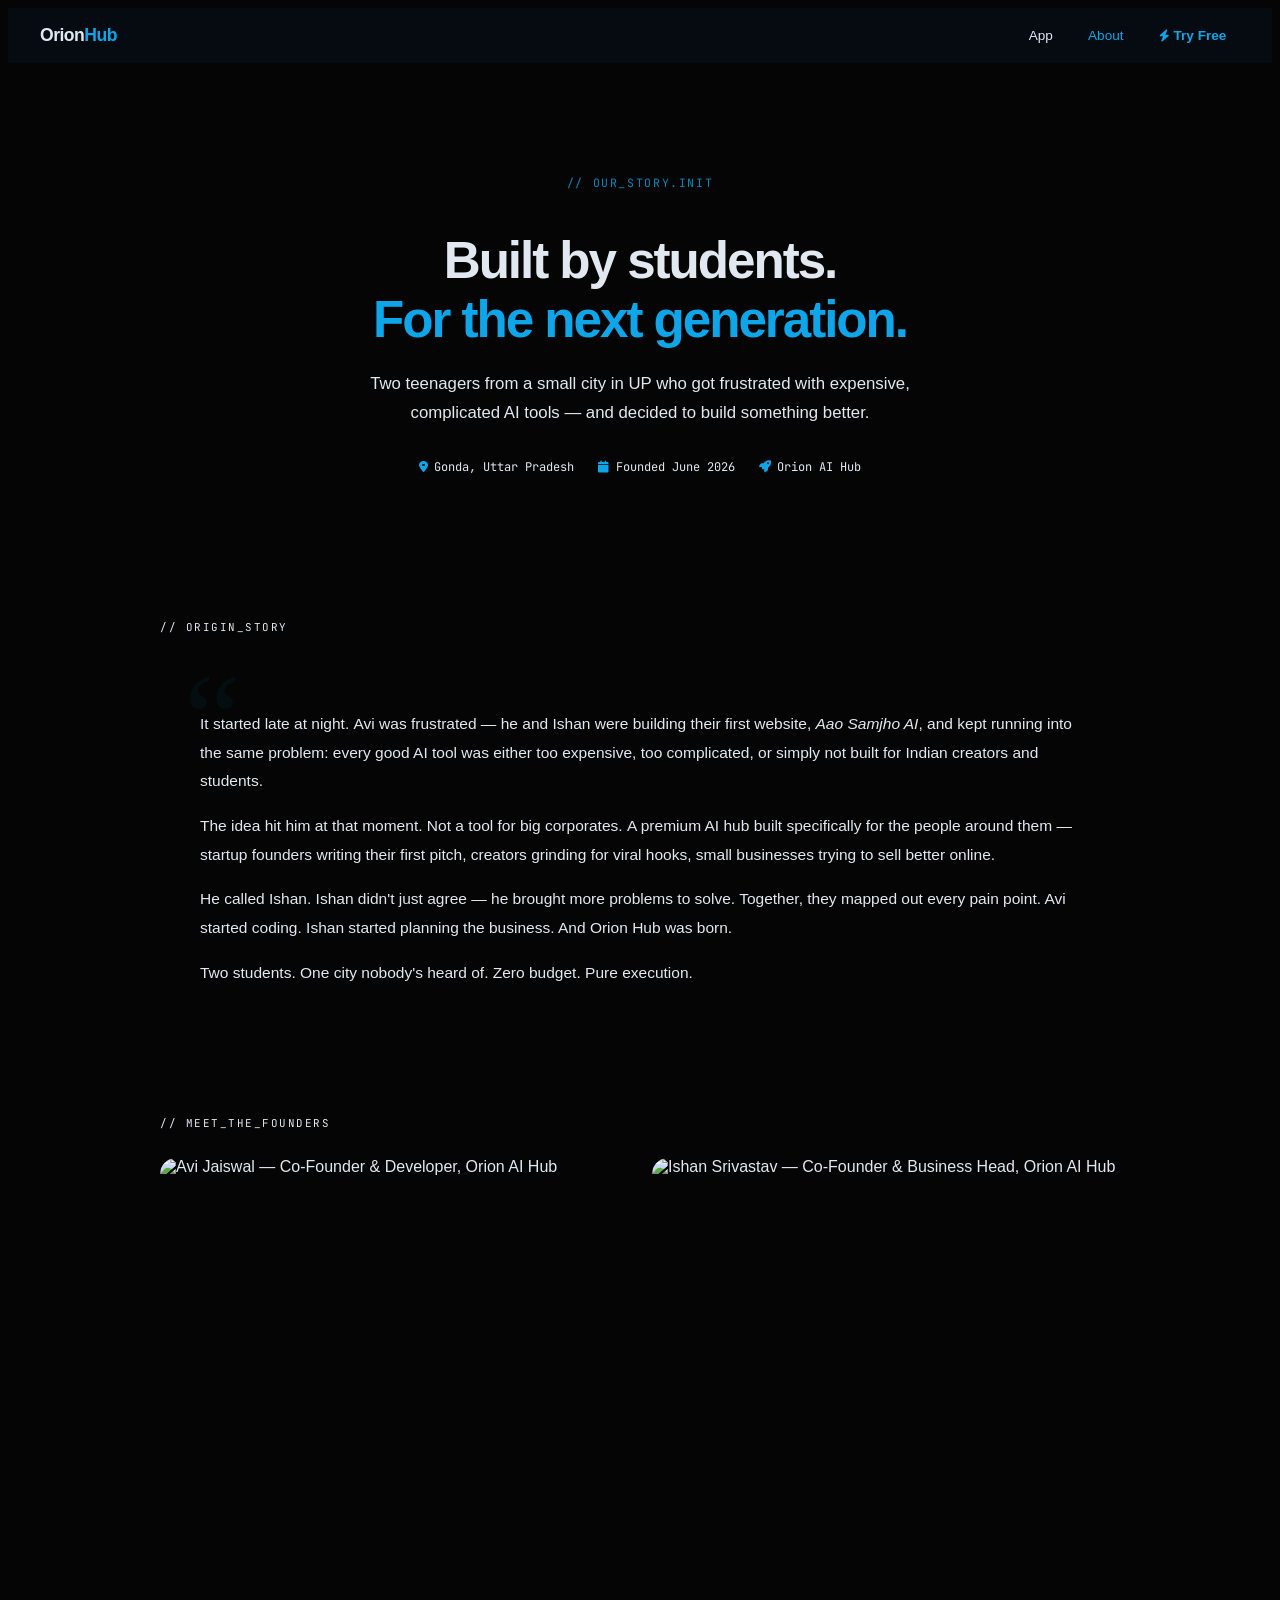
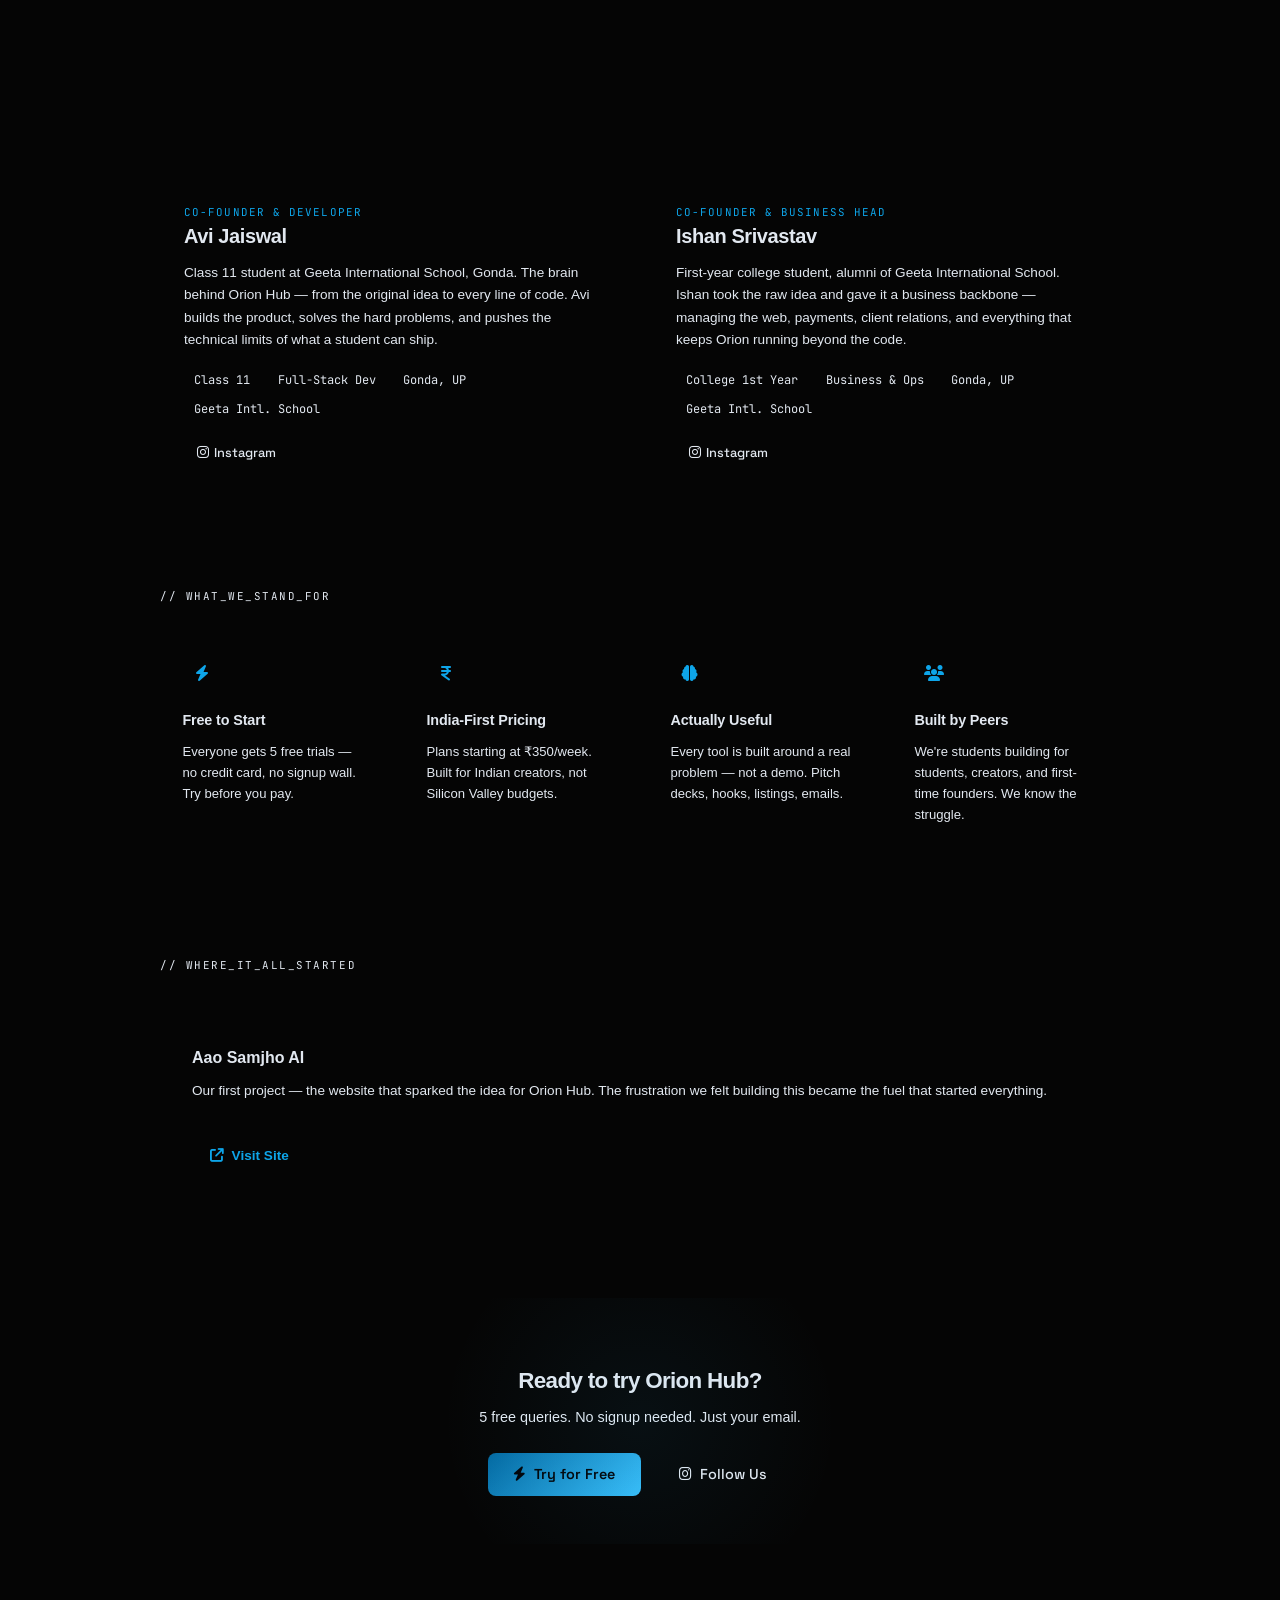
==== about.html @ 02478891 "Add About Us page for Orion AI Hub This file contains the HTML structure and content for the About U" ====
<!DOCTYPE html>
<html lang="en">
<head>
    <meta charset="UTF-8">
    <meta name="viewport" content="width=device-width, initial-scale=1.0">
    <title>About Us — Orion AI Hub</title>
    <meta name="description" content="Meet the teenage founders behind Orion AI Hub — Avi Jaiswal & Ishan Srivastav, two students from Gonda, UP who built India's premium AI toolkit from scratch.">

    <!-- Schema Markup -->
    <script type="application/ld+json">
    {
      "@context": "https://schema.org",
      "@graph": [
        {
          "@type": "SoftwareApplication",
          "name": "Orion AI Hub",
          "url": "https://orion-ai-hub.vercel.app",
          "description": "Premium AI toolkit for Indian creators, startups, and entrepreneurs. Built by students, for the next generation.",
          "applicationCategory": "BusinessApplication",
          "operatingSystem": "Web",
          "offers": {
            "@type": "Offer",
            "price": "0",
            "priceCurrency": "INR"
          },
          "author": [
            {
              "@type": "Person",
              "name": "Avi Jaiswal",
              "sameAs": "https://www.instagram.com/avi_jaiswal009"
            },
            {
              "@type": "Person",
              "name": "Ishan Srivastav",
              "sameAs": "https://www.instagram.com/_ishan_sri_"
            }
          ]
        },
        {
          "@type": "Organization",
          "name": "Orion AI Hub",
          "url": "https://orion-ai-hub.vercel.app",
          "foundingDate": "2026-06",
          "foundingLocation": {
            "@type": "Place",
            "name": "Gonda, Uttar Pradesh, India"
          },
          "sameAs": [
            "https://www.instagram.com/aaosamjhoai"
          ],
          "founders": [
            { "@type": "Person", "name": "Avi Jaiswal" },
            { "@type": "Person", "name": "Ishan Srivastav" }
          ]
        }
      ]
    }
    </script>

    <link rel="preconnect" href="https://fonts.googleapis.com">
    <link rel="preconnect" href="https://fonts.gstatic.com" crossorigin>
    <link href="https://fonts.googleapis.com/css2?family=Space+Grotesk:wght@300;400;500;600;700&family=JetBrains+Mono:wght@400;500&display=swap" rel="stylesheet">
    <link rel="stylesheet" href="https://cdnjs.cloudflare.com/ajax/libs/font-awesome/6.4.0/css/all.min.css">
    <link rel="stylesheet" href="style.css">

    <style>
        /* ── PAGE-SPECIFIC STYLES ── */

        .about-wrapper {
            max-width: 960px;
            margin: 0 auto;
            padding: 3rem 2rem 5rem;
        }

        /* Hero */
        .hero-section {
            text-align: center;
            padding: 4rem 1rem 3rem;
            position: relative;
        }
        .hero-eyebrow {
            font-family: 'JetBrains Mono', monospace;
            font-size: 0.72rem;
            letter-spacing: 0.14em;
            text-transform: uppercase;
            color: var(--accent);
            margin-bottom: 1rem;
            opacity: 0.8;
        }
        .hero-title {
            font-size: clamp(2rem, 5vw, 3.2rem);
            font-weight: 700;
            color: var(--text-main);
            letter-spacing: -0.04em;
            line-height: 1.15;
            margin-bottom: 1.25rem;
        }
        .hero-title span { color: var(--accent); }
        .hero-tagline {
            font-size: 1.05rem;
            color: var(--text-muted);
            max-width: 560px;
            margin: 0 auto 2rem;
            line-height: 1.7;
        }
        .hero-meta {
            display: flex;
            align-items: center;
            justify-content: center;
            gap: 1.5rem;
            flex-wrap: wrap;
        }
        .hero-chip {
            font-family: 'JetBrains Mono', monospace;
            font-size: 0.75rem;
            color: var(--text-dim);
            display: flex;
            align-items: center;
            gap: 0.4rem;
        }
        .hero-chip i { color: var(--accent); }

        /* Divider */
        .section-divider {
            height: 1px;
            background: linear-gradient(90deg, transparent, var(--border-card), transparent);
            margin: 3rem 0;
        }

        /* Section label */
        .section-label {
            font-family: 'JetBrains Mono', monospace;
            font-size: 0.68rem;
            letter-spacing: 0.14em;
            text-transform: uppercase;
            color: var(--text-dim);
            margin-bottom: 1.75rem;
            display: flex;
            align-items: center;
            gap: 0.75rem;
        }
        .section-label::after {
            content: '';
            flex: 1;
            height: 1px;
            background: var(--border-subtle);
        }

        /* Story */
        .story-card {
            background: var(--bg-card);
            border: 1px solid var(--border-card);
            border-radius: 16px;
            padding: 2rem 2.5rem;
            position: relative;
            overflow: hidden;
        }
        .story-card::before {
            content: '\201C';
            position: absolute;
            top: -0.5rem;
            left: 1.5rem;
            font-size: 8rem;
            color: var(--accent);
            opacity: 0.05;
            font-family: Georgia, serif;
            line-height: 1;
            pointer-events: none;
        }
        .story-text {
            font-size: 0.97rem;
            color: var(--text-muted);
            line-height: 1.85;
        }
        .story-text p { margin-bottom: 1rem; }
        .story-text p:last-child { margin-bottom: 0; }
        .story-highlight {
            color: var(--text-main);
            font-weight: 500;
        }

        /* Founders */
        .founders-grid {
            display: grid;
            grid-template-columns: repeat(auto-fit, minmax(280px, 1fr));
            gap: 1.5rem;
        }

        .founder-card {
            background: var(--bg-card);
            border: 1px solid var(--border-card);
            border-radius: 16px;
            overflow: hidden;
            transition: border-color 0.25s, transform 0.25s;
        }
        .founder-card:hover {
            border-color: rgba(56,189,248,0.25);
            transform: translateY(-3px);
        }

        .founder-photo-wrap {
            width: 100%;
            aspect-ratio: 3/4;
            overflow: hidden;
            background: var(--bg-raised);
            position: relative;
        }
        .founder-photo-wrap img {
            width: 100%;
            height: 100%;
            object-fit: cover;
            object-position: center top;
            transition: transform 0.4s ease;
        }
        .founder-card:hover .founder-photo-wrap img {
            transform: scale(1.03);
        }
        .founder-photo-overlay {
            position: absolute;
            bottom: 0; left: 0; right: 0;
            height: 40%;
            background: linear-gradient(to top, var(--bg-card), transparent);
        }

        .founder-info {
            padding: 1.4rem 1.5rem 1.5rem;
        }
        .founder-role {
            font-family: 'JetBrains Mono', monospace;
            font-size: 0.68rem;
            letter-spacing: 0.1em;
            text-transform: uppercase;
            color: var(--accent);
            margin-bottom: 0.4rem;
        }
        .founder-name-large {
            font-size: 1.25rem;
            font-weight: 700;
            color: var(--text-main);
            letter-spacing: -0.02em;
            margin-bottom: 0.6rem;
        }
        .founder-bio {
            font-size: 0.85rem;
            color: var(--text-muted);
            line-height: 1.65;
            margin-bottom: 1.1rem;
        }
        .founder-tags {
            display: flex;
            flex-wrap: wrap;
            gap: 0.4rem;
            margin-bottom: 1.1rem;
        }
        .founder-tag {
            background: var(--bg-raised);
            border: 1px solid var(--border-subtle);
            border-radius: 100px;
            padding: 0.2rem 0.65rem;
            font-size: 0.75rem;
            color: var(--text-dim);
            font-family: 'JetBrains Mono', monospace;
        }
        .founder-social {
            display: flex;
            gap: 0.5rem;
        }
        .social-btn {
            display: flex;
            align-items: center;
            gap: 0.35rem;
            background: var(--bg-raised);
            border: 1px solid var(--border-subtle);
            border-radius: 6px;
            padding: 0.4rem 0.8rem;
            color: var(--text-dim);
            font-size: 0.8rem;
            text-decoration: none;
            transition: all 0.15s;
            font-family: 'Space Grotesk', sans-serif;
            font-weight: 500;
        }
        .social-btn:hover {
            color: var(--accent);
            border-color: var(--accent-dim);
            background: var(--accent-glow);
        }
        .social-btn i { font-size: 0.85rem; }

        /* Mission */
        .mission-grid {
            display: grid;
            grid-template-columns: repeat(auto-fit, minmax(200px, 1fr));
            gap: 1rem;
        }
        .mission-card {
            background: var(--bg-card);
            border: 1px solid var(--border-card);
            border-radius: 12px;
            padding: 1.4rem;
            transition: border-color 0.2s;
        }
        .mission-card:hover { border-color: rgba(56,189,248,0.2); }
        .mission-icon {
            width: 40px; height: 40px;
            border-radius: 10px;
            background: var(--accent-glow);
            border: 1px solid var(--border-card);
            display: flex; align-items: center; justify-content: center;
            color: var(--accent); font-size: 1rem;
            margin-bottom: 0.9rem;
        }
        .mission-card h4 {
            font-size: 0.9rem;
            font-weight: 600;
            color: var(--text-main);
            margin-bottom: 0.4rem;
            letter-spacing: -0.01em;
        }
        .mission-card p {
            font-size: 0.82rem;
            color: var(--text-muted);
            line-height: 1.6;
        }

        /* Previous project */
        .prev-project-card {
            background: var(--bg-card);
            border: 1px solid var(--border-card);
            border-radius: 14px;
            padding: 1.75rem 2rem;
            display: flex;
            align-items: center;
            justify-content: space-between;
            gap: 1.5rem;
            flex-wrap: wrap;
            transition: border-color 0.2s;
        }
        .prev-project-card:hover { border-color: rgba(56,189,248,0.2); }
        .prev-project-info h4 {
            font-size: 1rem;
            font-weight: 600;
            color: var(--text-main);
            margin-bottom: 0.3rem;
        }
        .prev-project-info p {
            font-size: 0.85rem;
            color: var(--text-muted);
            line-height: 1.5;
        }
        .prev-project-link {
            display: flex;
            align-items: center;
            gap: 0.5rem;
            background: var(--accent-glow);
            border: 1px solid var(--border-card);
            border-radius: 8px;
            padding: 0.6rem 1.1rem;
            color: var(--accent);
            text-decoration: none;
            font-size: 0.85rem;
            font-weight: 600;
            white-space: nowrap;
            transition: all 0.2s;
        }
        .prev-project-link:hover {
            border-color: var(--accent-dim);
            box-shadow: 0 4px 16px rgba(56,189,248,0.15);
        }

        /* CTA */
        .cta-section {
            text-align: center;
            padding: 3rem 1rem;
            background: var(--bg-card);
            border: 1px solid var(--border-card);
            border-radius: 16px;
            position: relative;
            overflow: hidden;
        }
        .cta-section::before {
            content: '';
            position: absolute;
            width: 400px; height: 400px;
            background: radial-gradient(circle, rgba(56,189,248,0.06) 0%, transparent 70%);
            top: 50%; left: 50%;
            transform: translate(-50%, -50%);
            pointer-events: none;
        }
        .cta-section h3 {
            font-size: 1.4rem;
            font-weight: 700;
            color: var(--text-main);
            letter-spacing: -0.03em;
            margin-bottom: 0.6rem;
        }
        .cta-section p {
            color: var(--text-muted);
            font-size: 0.9rem;
            margin-bottom: 1.75rem;
        }
        .cta-btns {
            display: flex;
            gap: 0.75rem;
            justify-content: center;
            flex-wrap: wrap;
        }
        .cta-primary {
            background: linear-gradient(135deg, #0369a1, #38bdf8);
            border: none;
            border-radius: 8px;
            padding: 0.8rem 1.6rem;
            color: #020408;
            font-family: 'Space Grotesk', sans-serif;
            font-weight: 600;
            font-size: 0.9rem;
            cursor: pointer;
            text-decoration: none;
            transition: all 0.2s;
            display: inline-flex;
            align-items: center;
            gap: 0.5rem;
        }
        .cta-primary:hover { transform: translateY(-2px); box-shadow: 0 8px 24px rgba(56,189,248,0.3); }
        .cta-secondary {
            background: none;
            border: 1px solid var(--border-card);
            border-radius: 8px;
            padding: 0.8rem 1.6rem;
            color: var(--text-muted);
            font-family: 'Space Grotesk', sans-serif;
            font-weight: 500;
            font-size: 0.9rem;
            text-decoration: none;
            transition: all 0.2s;
            display: inline-flex;
            align-items: center;
            gap: 0.5rem;
        }
        .cta-secondary:hover { color: var(--text-main); border-color: var(--accent-dim); }

        /* Nav bar (standalone, no sidebar) */
        .top-nav {
            position: sticky;
            top: 0;
            z-index: 100;
            background: rgba(8, 13, 20, 0.85);
            backdrop-filter: blur(16px);
            border-bottom: 1px solid var(--border-subtle);
            padding: 0.85rem 2rem;
            display: flex;
            align-items: center;
            justify-content: space-between;
        }
        .top-nav-logo {
            font-size: 1.1rem;
            font-weight: 700;
            color: var(--text-main);
            text-decoration: none;
            letter-spacing: -0.03em;
        }
        .top-nav-logo span { color: var(--accent); }
        .top-nav-links {
            display: flex;
            align-items: center;
            gap: 0.5rem;
        }
        .top-nav-link {
            padding: 0.4rem 0.85rem;
            border-radius: 6px;
            color: var(--text-muted);
            text-decoration: none;
            font-size: 0.85rem;
            font-weight: 500;
            transition: all 0.15s;
        }
        .top-nav-link:hover { color: var(--text-main); background: var(--accent-glow); }
        .top-nav-link.active { color: var(--accent); }
        .top-nav-cta {
            background: var(--accent-glow);
            border: 1px solid var(--border-card);
            border-radius: 6px;
            padding: 0.4rem 0.85rem;
            color: var(--accent);
            text-decoration: none;
            font-size: 0.85rem;
            font-weight: 600;
            transition: all 0.15s;
        }
        .top-nav-cta:hover { border-color: var(--accent-dim); }
    </style>
</head>
<body>

    <!-- Top Nav (About page is standalone, no sidebar) -->
    <nav class="top-nav">
        <a href="index.html" class="top-nav-logo">Orion<span>Hub</span></a>
        <div class="top-nav-links">
            <a href="index.html" class="top-nav-link">App</a>
            <a href="about.html" class="top-nav-link active">About</a>
            <a href="index.html" class="top-nav-cta"><i class="fa-solid fa-bolt" style="font-size:0.75rem;"></i> Try Free</a>
        </div>
    </nav>

    <div class="about-wrapper">

        <!-- ── HERO ── -->
        <section class="hero-section">
            <div class="hero-eyebrow">// our_story.init</div>
            <h1 class="hero-title">Built by students.<br><span>For the next generation.</span></h1>
            <p class="hero-tagline">Two teenagers from a small city in UP who got frustrated with expensive, complicated AI tools — and decided to build something better.</p>
            <div class="hero-meta">
                <span class="hero-chip"><i class="fa-solid fa-location-dot"></i> Gonda, Uttar Pradesh</span>
                <span class="hero-chip"><i class="fa-solid fa-calendar"></i> Founded June 2026</span>
                <span class="hero-chip"><i class="fa-solid fa-rocket"></i> Orion AI Hub</span>
            </div>
        </section>

        <div class="section-divider"></div>

        <!-- ── STORY ── -->
        <div class="section-label">// origin_story</div>
        <div class="story-card">
            <div class="story-text">
                <p>It started late at night. <span class="story-highlight">Avi was frustrated</span> — he and Ishan were building their first website, <em>Aao Samjho AI</em>, and kept running into the same problem: every good AI tool was either too expensive, too complicated, or simply not built for Indian creators and students.</p>
                <p>The idea hit him at that moment. Not a tool for big corporates. <span class="story-highlight">A premium AI hub built specifically for the people around them</span> — startup founders writing their first pitch, creators grinding for viral hooks, small businesses trying to sell better online.</p>
                <p>He called Ishan. Ishan didn't just agree — he <span class="story-highlight">brought more problems to solve</span>. Together, they mapped out every pain point. Avi started coding. Ishan started planning the business. And Orion Hub was born.</p>
                <p>Two students. One city nobody's heard of. Zero budget. <span class="story-highlight">Pure execution.</span></p>
            </div>
        </div>

        <div class="section-divider"></div>

        <!-- ── FOUNDERS ── -->
        <div class="section-label">// meet_the_founders</div>
        <div class="founders-grid">

            <!-- Avi -->
            <div class="founder-card">
                <div class="founder-photo-wrap">
                    <img src="avi.jpg" alt="Avi Jaiswal — Co-Founder & Developer, Orion AI Hub">
                    <div class="founder-photo-overlay"></div>
                </div>
                <div class="founder-info">
                    <div class="founder-role">Co-Founder & Developer</div>
                    <div class="founder-name-large">Avi Jaiswal</div>
                    <p class="founder-bio">Class 11 student at Geeta International School, Gonda. The brain behind Orion Hub — from the original idea to every line of code. Avi builds the product, solves the hard problems, and pushes the technical limits of what a student can ship.</p>
                    <div class="founder-tags">
                        <span class="founder-tag">Class 11</span>
                        <span class="founder-tag">Full-Stack Dev</span>
                        <span class="founder-tag">Gonda, UP</span>
                        <span class="founder-tag">Geeta Intl. School</span>
                    </div>
                    <div class="founder-social">
                        <a href="https://www.instagram.com/avi_jaiswal009" target="_blank" rel="noopener" class="social-btn">
                            <i class="fa-brands fa-instagram"></i> Instagram
                        </a>
                    </div>
                </div>
            </div>

            <!-- Ishan -->
            <div class="founder-card">
                <div class="founder-photo-wrap">
                    <img src="ishan.jpg" alt="Ishan Srivastav — Co-Founder & Business Head, Orion AI Hub">
                    <div class="founder-photo-overlay"></div>
                </div>
                <div class="founder-info">
                    <div class="founder-role">Co-Founder & Business Head</div>
                    <div class="founder-name-large">Ishan Srivastav</div>
                    <p class="founder-bio">First-year college student, alumni of Geeta International School. Ishan took the raw idea and gave it a business backbone — managing the web, payments, client relations, and everything that keeps Orion running beyond the code.</p>
                    <div class="founder-tags">
                        <span class="founder-tag">College 1st Year</span>
                        <span class="founder-tag">Business & Ops</span>
                        <span class="founder-tag">Gonda, UP</span>
                        <span class="founder-tag">Geeta Intl. School</span>
                    </div>
                    <div class="founder-social">
                        <a href="https://www.instagram.com/_ishan_sri_" target="_blank" rel="noopener" class="social-btn">
                            <i class="fa-brands fa-instagram"></i> Instagram
                        </a>
                    </div>
                </div>
            </div>

        </div>

        <div class="section-divider"></div>

        <!-- ── MISSION ── -->
        <div class="section-label">// what_we_stand_for</div>
        <div class="mission-grid">
            <div class="mission-card">
                <div class="mission-icon"><i class="fa-solid fa-bolt"></i></div>
                <h4>Free to Start</h4>
                <p>Everyone gets 5 free trials — no credit card, no signup wall. Try before you pay.</p>
            </div>
            <div class="mission-card">
                <div class="mission-icon"><i class="fa-solid fa-indian-rupee-sign"></i></div>
                <h4>India-First Pricing</h4>
                <p>Plans starting at ₹350/week. Built for Indian creators, not Silicon Valley budgets.</p>
            </div>
            <div class="mission-card">
                <div class="mission-icon"><i class="fa-solid fa-brain"></i></div>
                <h4>Actually Useful</h4>
                <p>Every tool is built around a real problem — not a demo. Pitch decks, hooks, listings, emails.</p>
            </div>
            <div class="mission-card">
                <div class="mission-icon"><i class="fa-solid fa-users"></i></div>
                <h4>Built by Peers</h4>
                <p>We're students building for students, creators, and first-time founders. We know the struggle.</p>
            </div>
        </div>

        <div class="section-divider"></div>

        <!-- ── PREVIOUS PROJECT ── -->
        <div class="section-label">// where_it_all_started</div>
        <div class="prev-project-card">
            <div class="prev-project-info">
                <h4>Aao Samjho AI</h4>
                <p>Our first project — the website that sparked the idea for Orion Hub. The frustration we felt building this became the fuel that started everything.</p>
            </div>
            <a href="https://aao-samjho-app.vercel.app/" target="_blank" rel="noopener" class="prev-project-link">
                <i class="fa-solid fa-arrow-up-right-from-square"></i> Visit Site
            </a>
        </div>

        <div class="section-divider"></div>

        <!-- ── CTA ── -->
        <div class="cta-section">
            <h3>Ready to try Orion Hub?</h3>
            <p>5 free queries. No signup needed. Just your email.</p>
            <div class="cta-btns">
                <a href="index.html" class="cta-primary">
                    <i class="fa-solid fa-bolt"></i> Try for Free
                </a>
                <a href="https://www.instagram.com/aaosamjhoai" target="_blank" rel="noopener" class="cta-secondary">
                    <i class="fa-brands fa-instagram"></i> Follow Us
                </a>
            </div>
        </div>

    </div>

    <script type="application/ld+json">
    {
      "@context": "https://schema.org",
      "@type": "WebPage",
      "name": "About Us — Orion AI Hub",
      "description": "Meet Avi Jaiswal and Ishan Srivastav, the teenage founders from Gonda, UP who built Orion AI Hub.",
      "url": "https://orion-ai-hub.vercel.app/about.html",
      "mainEntity": {
        "@type": "Organization",
        "name": "Orion AI Hub",
        "foundingDate": "2026-06",
        "foundingLocation": "Gonda, Uttar Pradesh, India"
      }
    }
    </script>
</body>
</html>
---- style.css ----
:root {
    --bg-primary: #050505;
    --bg-secondary: #0d0d0d;
    --accent: #0ea5e9;
    --text-main: #e2e8f0;
    --glass: rgba(255, 255, 255, 0.03);
}

body { background: var(--bg-primary); color: var(--text-main); font-family: 'Inter', sans-serif; }

.auth-card { 
    background: #111; padding: 3rem; border-radius: 20px; 
    border: 1px solid #333; text-align: center; width: 350px;
}

.logo-pulse { font-size: 3rem; color: var(--accent); margin-bottom: 1rem; animation: pulse 2s infinite; }

.workspace {
    background: var(--glass); backdrop-filter: blur(15px);
    padding: 2.5rem; border-radius: 20px; border: 1px solid rgba(255,255,255,0.05);
}

#generateBtn {
    background: linear-gradient(90deg, #0284c7, #0ea5e9);
    border: none; padding: 1rem; border-radius: 10px;
    font-weight: 600; cursor: pointer; color: white; width: 100%;
}

@keyframes pulse {
    0% { transform: scale(1); opacity: 1; }
    50% { transform: scale(1.05); opacity: 0.8; }
    100% { transform: scale(1); opacity: 1; }
}
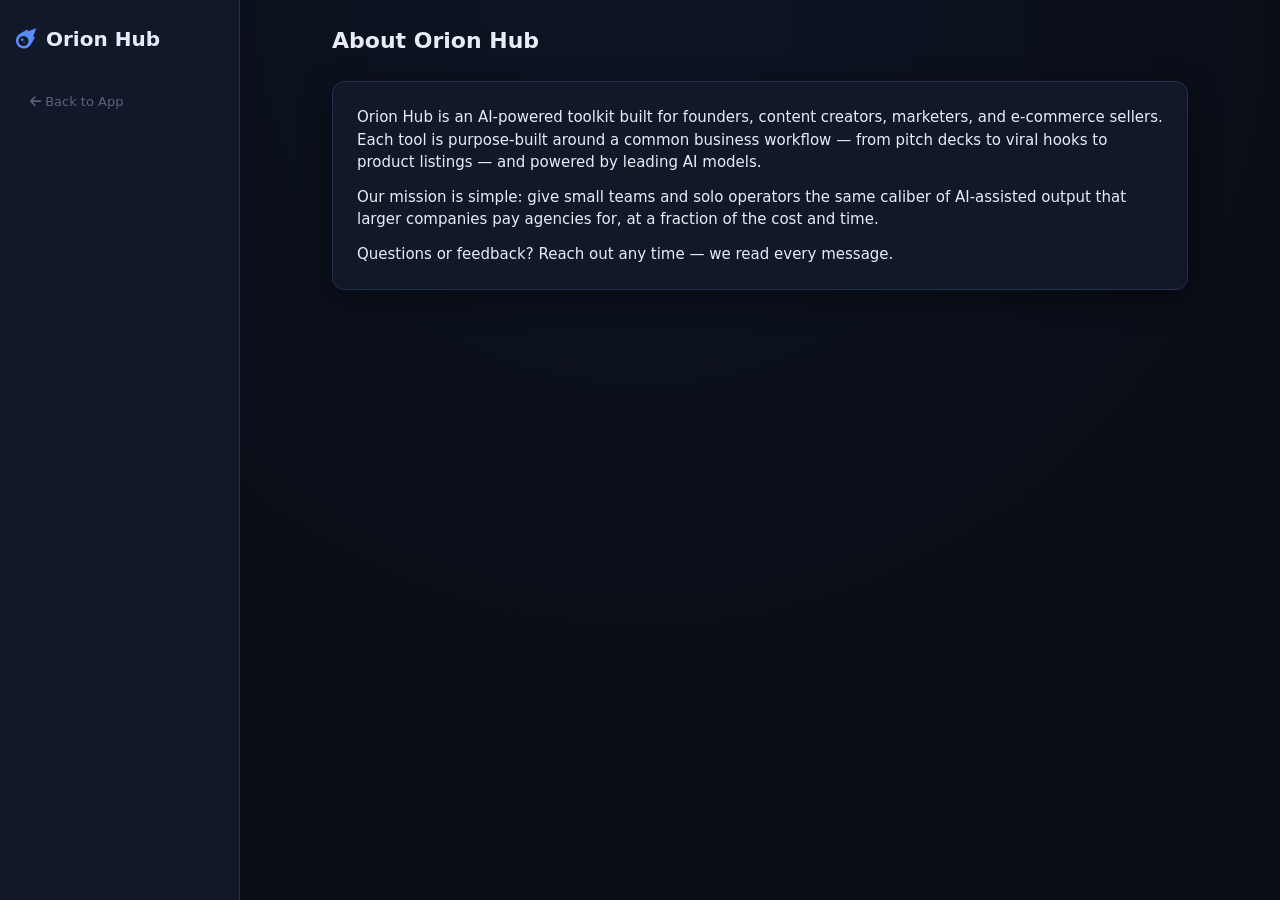
==== commit 377d8b72: "Add files via upload" ====
--- a/about.html
+++ b/about.html
@@ -1,663 +1,36 @@
 <!DOCTYPE html>
 <html lang="en">
 <head>
-    <meta charset="UTF-8">
-    <meta name="viewport" content="width=device-width, initial-scale=1.0">
-    <title>About Us — Orion AI Hub</title>
-    <meta name="description" content="Meet the teenage founders behind Orion AI Hub — Avi Jaiswal & Ishan Srivastav, two students from Gonda, UP who built India's premium AI toolkit from scratch.">
-
-    <!-- Schema Markup -->
-    <script type="application/ld+json">
-    {
-      "@context": "https://schema.org",
-      "@graph": [
-        {
-          "@type": "SoftwareApplication",
-          "name": "Orion AI Hub",
-          "url": "https://orion-ai-hub.vercel.app",
-          "description": "Premium AI toolkit for Indian creators, startups, and entrepreneurs. Built by students, for the next generation.",
-          "applicationCategory": "BusinessApplication",
-          "operatingSystem": "Web",
-          "offers": {
-            "@type": "Offer",
-            "price": "0",
-            "priceCurrency": "INR"
-          },
-          "author": [
-            {
-              "@type": "Person",
-              "name": "Avi Jaiswal",
-              "sameAs": "https://www.instagram.com/avi_jaiswal009"
-            },
-            {
-              "@type": "Person",
-              "name": "Ishan Srivastav",
-              "sameAs": "https://www.instagram.com/_ishan_sri_"
-            }
-          ]
-        },
-        {
-          "@type": "Organization",
-          "name": "Orion AI Hub",
-          "url": "https://orion-ai-hub.vercel.app",
-          "foundingDate": "2026-06",
-          "foundingLocation": {
-            "@type": "Place",
-            "name": "Gonda, Uttar Pradesh, India"
-          },
-          "sameAs": [
-            "https://www.instagram.com/aaosamjhoai"
-          ],
-          "founders": [
-            { "@type": "Person", "name": "Avi Jaiswal" },
-            { "@type": "Person", "name": "Ishan Srivastav" }
-          ]
-        }
-      ]
-    }
-    </script>
-
-    <link rel="preconnect" href="https://fonts.googleapis.com">
-    <link rel="preconnect" href="https://fonts.gstatic.com" crossorigin>
-    <link href="https://fonts.googleapis.com/css2?family=Space+Grotesk:wght@300;400;500;600;700&family=JetBrains+Mono:wght@400;500&display=swap" rel="stylesheet">
-    <link rel="stylesheet" href="https://cdnjs.cloudflare.com/ajax/libs/font-awesome/6.4.0/css/all.min.css">
-    <link rel="stylesheet" href="style.css">
-
-    <style>
-        /* ── PAGE-SPECIFIC STYLES ── */
-
-        .about-wrapper {
-            max-width: 960px;
-            margin: 0 auto;
-            padding: 3rem 2rem 5rem;
-        }
-
-        /* Hero */
-        .hero-section {
-            text-align: center;
-            padding: 4rem 1rem 3rem;
-            position: relative;
-        }
-        .hero-eyebrow {
-            font-family: 'JetBrains Mono', monospace;
-            font-size: 0.72rem;
-            letter-spacing: 0.14em;
-            text-transform: uppercase;
-            color: var(--accent);
-            margin-bottom: 1rem;
-            opacity: 0.8;
-        }
-        .hero-title {
-            font-size: clamp(2rem, 5vw, 3.2rem);
-            font-weight: 700;
-            color: var(--text-main);
-            letter-spacing: -0.04em;
-            line-height: 1.15;
-            margin-bottom: 1.25rem;
-        }
-        .hero-title span { color: var(--accent); }
-        .hero-tagline {
-            font-size: 1.05rem;
-            color: var(--text-muted);
-            max-width: 560px;
-            margin: 0 auto 2rem;
-            line-height: 1.7;
-        }
-        .hero-meta {
-            display: flex;
-            align-items: center;
-            justify-content: center;
-            gap: 1.5rem;
-            flex-wrap: wrap;
-        }
-        .hero-chip {
-            font-family: 'JetBrains Mono', monospace;
-            font-size: 0.75rem;
-            color: var(--text-dim);
-            display: flex;
-            align-items: center;
-            gap: 0.4rem;
-        }
-        .hero-chip i { color: var(--accent); }
-
-        /* Divider */
-        .section-divider {
-            height: 1px;
-            background: linear-gradient(90deg, transparent, var(--border-card), transparent);
-            margin: 3rem 0;
-        }
-
-        /* Section label */
-        .section-label {
-            font-family: 'JetBrains Mono', monospace;
-            font-size: 0.68rem;
-            letter-spacing: 0.14em;
-            text-transform: uppercase;
-            color: var(--text-dim);
-            margin-bottom: 1.75rem;
-            display: flex;
-            align-items: center;
-            gap: 0.75rem;
-        }
-        .section-label::after {
-            content: '';
-            flex: 1;
-            height: 1px;
-            background: var(--border-subtle);
-        }
-
-        /* Story */
-        .story-card {
-            background: var(--bg-card);
-            border: 1px solid var(--border-card);
-            border-radius: 16px;
-            padding: 2rem 2.5rem;
-            position: relative;
-            overflow: hidden;
-        }
-        .story-card::before {
-            content: '\201C';
-            position: absolute;
-            top: -0.5rem;
-            left: 1.5rem;
-            font-size: 8rem;
-            color: var(--accent);
-            opacity: 0.05;
-            font-family: Georgia, serif;
-            line-height: 1;
-            pointer-events: none;
-        }
-        .story-text {
-            font-size: 0.97rem;
-            color: var(--text-muted);
-            line-height: 1.85;
-        }
-        .story-text p { margin-bottom: 1rem; }
-        .story-text p:last-child { margin-bottom: 0; }
-        .story-highlight {
-            color: var(--text-main);
-            font-weight: 500;
-        }
-
-        /* Founders */
-        .founders-grid {
-            display: grid;
-            grid-template-columns: repeat(auto-fit, minmax(280px, 1fr));
-            gap: 1.5rem;
-        }
-
-        .founder-card {
-            background: var(--bg-card);
-            border: 1px solid var(--border-card);
-            border-radius: 16px;
-            overflow: hidden;
-            transition: border-color 0.25s, transform 0.25s;
-        }
-        .founder-card:hover {
-            border-color: rgba(56,189,248,0.25);
-            transform: translateY(-3px);
-        }
-
-        .founder-photo-wrap {
-            width: 100%;
-            aspect-ratio: 3/4;
-            overflow: hidden;
-            background: var(--bg-raised);
-            position: relative;
-        }
-        .founder-photo-wrap img {
-            width: 100%;
-            height: 100%;
-            object-fit: cover;
-            object-position: center top;
-            transition: transform 0.4s ease;
-        }
-        .founder-card:hover .founder-photo-wrap img {
-            transform: scale(1.03);
-        }
-        .founder-photo-overlay {
-            position: absolute;
-            bottom: 0; left: 0; right: 0;
-            height: 40%;
-            background: linear-gradient(to top, var(--bg-card), transparent);
-        }
-
-        .founder-info {
-            padding: 1.4rem 1.5rem 1.5rem;
-        }
-        .founder-role {
-            font-family: 'JetBrains Mono', monospace;
-            font-size: 0.68rem;
-            letter-spacing: 0.1em;
-            text-transform: uppercase;
-            color: var(--accent);
-            margin-bottom: 0.4rem;
-        }
-        .founder-name-large {
-            font-size: 1.25rem;
-            font-weight: 700;
-            color: var(--text-main);
-            letter-spacing: -0.02em;
-            margin-bottom: 0.6rem;
-        }
-        .founder-bio {
-            font-size: 0.85rem;
-            color: var(--text-muted);
-            line-height: 1.65;
-            margin-bottom: 1.1rem;
-        }
-        .founder-tags {
-            display: flex;
-            flex-wrap: wrap;
-            gap: 0.4rem;
-            margin-bottom: 1.1rem;
-        }
-        .founder-tag {
-            background: var(--bg-raised);
-            border: 1px solid var(--border-subtle);
-            border-radius: 100px;
-            padding: 0.2rem 0.65rem;
-            font-size: 0.75rem;
-            color: var(--text-dim);
-            font-family: 'JetBrains Mono', monospace;
-        }
-        .founder-social {
-            display: flex;
-            gap: 0.5rem;
-        }
-        .social-btn {
-            display: flex;
-            align-items: center;
-            gap: 0.35rem;
-            background: var(--bg-raised);
-            border: 1px solid var(--border-subtle);
-            border-radius: 6px;
-            padding: 0.4rem 0.8rem;
-            color: var(--text-dim);
-            font-size: 0.8rem;
-            text-decoration: none;
-            transition: all 0.15s;
-            font-family: 'Space Grotesk', sans-serif;
-            font-weight: 500;
-        }
-        .social-btn:hover {
-            color: var(--accent);
-            border-color: var(--accent-dim);
-            background: var(--accent-glow);
-        }
-        .social-btn i { font-size: 0.85rem; }
-
-        /* Mission */
-        .mission-grid {
-            display: grid;
-            grid-template-columns: repeat(auto-fit, minmax(200px, 1fr));
-            gap: 1rem;
-        }
-        .mission-card {
-            background: var(--bg-card);
-            border: 1px solid var(--border-card);
-            border-radius: 12px;
-            padding: 1.4rem;
-            transition: border-color 0.2s;
-        }
-        .mission-card:hover { border-color: rgba(56,189,248,0.2); }
-        .mission-icon {
-            width: 40px; height: 40px;
-            border-radius: 10px;
-            background: var(--accent-glow);
-            border: 1px solid var(--border-card);
-            display: flex; align-items: center; justify-content: center;
-            color: var(--accent); font-size: 1rem;
-            margin-bottom: 0.9rem;
-        }
-        .mission-card h4 {
-            font-size: 0.9rem;
-            font-weight: 600;
-            color: var(--text-main);
-            margin-bottom: 0.4rem;
-            letter-spacing: -0.01em;
-        }
-        .mission-card p {
-            font-size: 0.82rem;
-            color: var(--text-muted);
-            line-height: 1.6;
-        }
-
-        /* Previous project */
-        .prev-project-card {
-            background: var(--bg-card);
-            border: 1px solid var(--border-card);
-            border-radius: 14px;
-            padding: 1.75rem 2rem;
-            display: flex;
-            align-items: center;
-            justify-content: space-between;
-            gap: 1.5rem;
-            flex-wrap: wrap;
-            transition: border-color 0.2s;
-        }
-        .prev-project-card:hover { border-color: rgba(56,189,248,0.2); }
-        .prev-project-info h4 {
-            font-size: 1rem;
-            font-weight: 600;
-            color: var(--text-main);
-            margin-bottom: 0.3rem;
-        }
-        .prev-project-info p {
-            font-size: 0.85rem;
-            color: var(--text-muted);
-            line-height: 1.5;
-        }
-        .prev-project-link {
-            display: flex;
-            align-items: center;
-            gap: 0.5rem;
-            background: var(--accent-glow);
-            border: 1px solid var(--border-card);
-            border-radius: 8px;
-            padding: 0.6rem 1.1rem;
-            color: var(--accent);
-            text-decoration: none;
-            font-size: 0.85rem;
-            font-weight: 600;
-            white-space: nowrap;
-            transition: all 0.2s;
-        }
-        .prev-project-link:hover {
-            border-color: var(--accent-dim);
-            box-shadow: 0 4px 16px rgba(56,189,248,0.15);
-        }
-
-        /* CTA */
-        .cta-section {
-            text-align: center;
-            padding: 3rem 1rem;
-            background: var(--bg-card);
-            border: 1px solid var(--border-card);
-            border-radius: 16px;
-            position: relative;
-            overflow: hidden;
-        }
-        .cta-section::before {
-            content: '';
-            position: absolute;
-            width: 400px; height: 400px;
-            background: radial-gradient(circle, rgba(56,189,248,0.06) 0%, transparent 70%);
-            top: 50%; left: 50%;
-            transform: translate(-50%, -50%);
-            pointer-events: none;
-        }
-        .cta-section h3 {
-            font-size: 1.4rem;
-            font-weight: 700;
-            color: var(--text-main);
-            letter-spacing: -0.03em;
-            margin-bottom: 0.6rem;
-        }
-        .cta-section p {
-            color: var(--text-muted);
-            font-size: 0.9rem;
-            margin-bottom: 1.75rem;
-        }
-        .cta-btns {
-            display: flex;
-            gap: 0.75rem;
-            justify-content: center;
-            flex-wrap: wrap;
-        }
-        .cta-primary {
-            background: linear-gradient(135deg, #0369a1, #38bdf8);
-            border: none;
-            border-radius: 8px;
-            padding: 0.8rem 1.6rem;
-            color: #020408;
-            font-family: 'Space Grotesk', sans-serif;
-            font-weight: 600;
-            font-size: 0.9rem;
-            cursor: pointer;
-            text-decoration: none;
-            transition: all 0.2s;
-            display: inline-flex;
-            align-items: center;
-            gap: 0.5rem;
-        }
-        .cta-primary:hover { transform: translateY(-2px); box-shadow: 0 8px 24px rgba(56,189,248,0.3); }
-        .cta-secondary {
-            background: none;
-            border: 1px solid var(--border-card);
-            border-radius: 8px;
-            padding: 0.8rem 1.6rem;
-            color: var(--text-muted);
-            font-family: 'Space Grotesk', sans-serif;
-            font-weight: 500;
-            font-size: 0.9rem;
-            text-decoration: none;
-            transition: all 0.2s;
-            display: inline-flex;
-            align-items: center;
-            gap: 0.5rem;
-        }
-        .cta-secondary:hover { color: var(--text-main); border-color: var(--accent-dim); }
-
-        /* Nav bar (standalone, no sidebar) */
-        .top-nav {
-            position: sticky;
-            top: 0;
-            z-index: 100;
-            background: rgba(8, 13, 20, 0.85);
-            backdrop-filter: blur(16px);
-            border-bottom: 1px solid var(--border-subtle);
-            padding: 0.85rem 2rem;
-            display: flex;
-            align-items: center;
-            justify-content: space-between;
-        }
-        .top-nav-logo {
-            font-size: 1.1rem;
-            font-weight: 700;
-            color: var(--text-main);
-            text-decoration: none;
-            letter-spacing: -0.03em;
-        }
-        .top-nav-logo span { color: var(--accent); }
-        .top-nav-links {
-            display: flex;
-            align-items: center;
-            gap: 0.5rem;
-        }
-        .top-nav-link {
-            padding: 0.4rem 0.85rem;
-            border-radius: 6px;
-            color: var(--text-muted);
-            text-decoration: none;
-            font-size: 0.85rem;
-            font-weight: 500;
-            transition: all 0.15s;
-        }
-        .top-nav-link:hover { color: var(--text-main); background: var(--accent-glow); }
-        .top-nav-link.active { color: var(--accent); }
-        .top-nav-cta {
-            background: var(--accent-glow);
-            border: 1px solid var(--border-card);
-            border-radius: 6px;
-            padding: 0.4rem 0.85rem;
-            color: var(--accent);
-            text-decoration: none;
-            font-size: 0.85rem;
-            font-weight: 600;
-            transition: all 0.15s;
-        }
-        .top-nav-cta:hover { border-color: var(--accent-dim); }
-    </style>
+<meta charset="UTF-8">
+<meta name="viewport" content="width=device-width, initial-scale=1.0">
+<title>About — Orion Hub</title>
+<link rel="stylesheet" href="https://cdnjs.cloudflare.com/ajax/libs/font-awesome/6.5.1/css/all.min.css">
+<link rel="stylesheet" href="style.css">
 </head>
 <body>
-
-    <!-- Top Nav (About page is standalone, no sidebar) -->
-    <nav class="top-nav">
-        <a href="index.html" class="top-nav-logo">Orion<span>Hub</span></a>
-        <div class="top-nav-links">
-            <a href="index.html" class="top-nav-link">App</a>
-            <a href="about.html" class="top-nav-link active">About</a>
-            <a href="index.html" class="top-nav-cta"><i class="fa-solid fa-bolt" style="font-size:0.75rem;"></i> Try Free</a>
-        </div>
-    </nav>
-
-    <div class="about-wrapper">
-
-        <!-- ── HERO ── -->
-        <section class="hero-section">
-            <div class="hero-eyebrow">// our_story.init</div>
-            <h1 class="hero-title">Built by students.<br><span>For the next generation.</span></h1>
-            <p class="hero-tagline">Two teenagers from a small city in UP who got frustrated with expensive, complicated AI tools — and decided to build something better.</p>
-            <div class="hero-meta">
-                <span class="hero-chip"><i class="fa-solid fa-location-dot"></i> Gonda, Uttar Pradesh</span>
-                <span class="hero-chip"><i class="fa-solid fa-calendar"></i> Founded June 2026</span>
-                <span class="hero-chip"><i class="fa-solid fa-rocket"></i> Orion AI Hub</span>
-            </div>
+<div class="app-shell">
+    <aside class="sidebar">
+        <div class="brand"><i class="fa-solid fa-meteor"></i> Orion Hub</div>
+        <a class="sidebar-link" href="index.html"><i class="fa-solid fa-arrow-left"></i> Back to App</a>
+    </aside>
+    <main class="main">
+        <div class="topbar"><h1>About Orion Hub</h1></div>
+        <section class="panel">
+            <p style="margin-bottom:12px;">
+                Orion Hub is an AI-powered toolkit built for founders, content creators, marketers,
+                and e-commerce sellers. Each tool is purpose-built around a common business workflow —
+                from pitch decks to viral hooks to product listings — and powered by leading AI models.
+            </p>
+            <p style="margin-bottom:12px;">
+                Our mission is simple: give small teams and solo operators the same caliber of
+                AI-assisted output that larger companies pay agencies for, at a fraction of the cost
+                and time.
+            </p>
+            <p>
+                Questions or feedback? Reach out any time — we read every message.
+            </p>
         </section>
-
-        <div class="section-divider"></div>
-
-        <!-- ── STORY ── -->
-        <div class="section-label">// origin_story</div>
-        <div class="story-card">
-            <div class="story-text">
-                <p>It started late at night. <span class="story-highlight">Avi was frustrated</span> — he and Ishan were building their first website, <em>Aao Samjho AI</em>, and kept running into the same problem: every good AI tool was either too expensive, too complicated, or simply not built for Indian creators and students.</p>
-                <p>The idea hit him at that moment. Not a tool for big corporates. <span class="story-highlight">A premium AI hub built specifically for the people around them</span> — startup founders writing their first pitch, creators grinding for viral hooks, small businesses trying to sell better online.</p>
-                <p>He called Ishan. Ishan didn't just agree — he <span class="story-highlight">brought more problems to solve</span>. Together, they mapped out every pain point. Avi started coding. Ishan started planning the business. And Orion Hub was born.</p>
-                <p>Two students. One city nobody's heard of. Zero budget. <span class="story-highlight">Pure execution.</span></p>
-            </div>
-        </div>
-
-        <div class="section-divider"></div>
-
-        <!-- ── FOUNDERS ── -->
-        <div class="section-label">// meet_the_founders</div>
-        <div class="founders-grid">
-
-            <!-- Avi -->
-            <div class="founder-card">
-                <div class="founder-photo-wrap">
-                    <img src="avi.jpg" alt="Avi Jaiswal — Co-Founder & Developer, Orion AI Hub">
-                    <div class="founder-photo-overlay"></div>
-                </div>
-                <div class="founder-info">
-                    <div class="founder-role">Co-Founder & Developer</div>
-                    <div class="founder-name-large">Avi Jaiswal</div>
-                    <p class="founder-bio">Class 11 student at Geeta International School, Gonda. The brain behind Orion Hub — from the original idea to every line of code. Avi builds the product, solves the hard problems, and pushes the technical limits of what a student can ship.</p>
-                    <div class="founder-tags">
-                        <span class="founder-tag">Class 11</span>
-                        <span class="founder-tag">Full-Stack Dev</span>
-                        <span class="founder-tag">Gonda, UP</span>
-                        <span class="founder-tag">Geeta Intl. School</span>
-                    </div>
-                    <div class="founder-social">
-                        <a href="https://www.instagram.com/avi_jaiswal009" target="_blank" rel="noopener" class="social-btn">
-                            <i class="fa-brands fa-instagram"></i> Instagram
-                        </a>
-                    </div>
-                </div>
-            </div>
-
-            <!-- Ishan -->
-            <div class="founder-card">
-                <div class="founder-photo-wrap">
-                    <img src="ishan.jpg" alt="Ishan Srivastav — Co-Founder & Business Head, Orion AI Hub">
-                    <div class="founder-photo-overlay"></div>
-                </div>
-                <div class="founder-info">
-                    <div class="founder-role">Co-Founder & Business Head</div>
-                    <div class="founder-name-large">Ishan Srivastav</div>
-                    <p class="founder-bio">First-year college student, alumni of Geeta International School. Ishan took the raw idea and gave it a business backbone — managing the web, payments, client relations, and everything that keeps Orion running beyond the code.</p>
-                    <div class="founder-tags">
-                        <span class="founder-tag">College 1st Year</span>
-                        <span class="founder-tag">Business & Ops</span>
-                        <span class="founder-tag">Gonda, UP</span>
-                        <span class="founder-tag">Geeta Intl. School</span>
-                    </div>
-                    <div class="founder-social">
-                        <a href="https://www.instagram.com/_ishan_sri_" target="_blank" rel="noopener" class="social-btn">
-                            <i class="fa-brands fa-instagram"></i> Instagram
-                        </a>
-                    </div>
-                </div>
-            </div>
-
-        </div>
-
-        <div class="section-divider"></div>
-
-        <!-- ── MISSION ── -->
-        <div class="section-label">// what_we_stand_for</div>
-        <div class="mission-grid">
-            <div class="mission-card">
-                <div class="mission-icon"><i class="fa-solid fa-bolt"></i></div>
-                <h4>Free to Start</h4>
-                <p>Everyone gets 5 free trials — no credit card, no signup wall. Try before you pay.</p>
-            </div>
-            <div class="mission-card">
-                <div class="mission-icon"><i class="fa-solid fa-indian-rupee-sign"></i></div>
-                <h4>India-First Pricing</h4>
-                <p>Plans starting at ₹350/week. Built for Indian creators, not Silicon Valley budgets.</p>
-            </div>
-            <div class="mission-card">
-                <div class="mission-icon"><i class="fa-solid fa-brain"></i></div>
-                <h4>Actually Useful</h4>
-                <p>Every tool is built around a real problem — not a demo. Pitch decks, hooks, listings, emails.</p>
-            </div>
-            <div class="mission-card">
-                <div class="mission-icon"><i class="fa-solid fa-users"></i></div>
-                <h4>Built by Peers</h4>
-                <p>We're students building for students, creators, and first-time founders. We know the struggle.</p>
-            </div>
-        </div>
-
-        <div class="section-divider"></div>
-
-        <!-- ── PREVIOUS PROJECT ── -->
-        <div class="section-label">// where_it_all_started</div>
-        <div class="prev-project-card">
-            <div class="prev-project-info">
-                <h4>Aao Samjho AI</h4>
-                <p>Our first project — the website that sparked the idea for Orion Hub. The frustration we felt building this became the fuel that started everything.</p>
-            </div>
-            <a href="https://aao-samjho-app.vercel.app/" target="_blank" rel="noopener" class="prev-project-link">
-                <i class="fa-solid fa-arrow-up-right-from-square"></i> Visit Site
-            </a>
-        </div>
-
-        <div class="section-divider"></div>
-
-        <!-- ── CTA ── -->
-        <div class="cta-section">
-            <h3>Ready to try Orion Hub?</h3>
-            <p>5 free queries. No signup needed. Just your email.</p>
-            <div class="cta-btns">
-                <a href="index.html" class="cta-primary">
-                    <i class="fa-solid fa-bolt"></i> Try for Free
-                </a>
-                <a href="https://www.instagram.com/aaosamjhoai" target="_blank" rel="noopener" class="cta-secondary">
-                    <i class="fa-brands fa-instagram"></i> Follow Us
-                </a>
-            </div>
-        </div>
-
-    </div>
-
-    <script type="application/ld+json">
-    {
-      "@context": "https://schema.org",
-      "@type": "WebPage",
-      "name": "About Us — Orion AI Hub",
-      "description": "Meet Avi Jaiswal and Ishan Srivastav, the teenage founders from Gonda, UP who built Orion AI Hub.",
-      "url": "https://orion-ai-hub.vercel.app/about.html",
-      "mainEntity": {
-        "@type": "Organization",
-        "name": "Orion AI Hub",
-        "foundingDate": "2026-06",
-        "foundingLocation": "Gonda, Uttar Pradesh, India"
-      }
-    }
-    </script>
+    </main>
+</div>
 </body>
 </html>
--- a/style.css
+++ b/style.css
@@ -1,33 +1,365 @@
+/* ═══════════════════════════════════════════
+   ORION HUB — style.css
+   Dark cyberpunk theme
+   ═══════════════════════════════════════════ */
+
 :root {
-    --bg-primary: #050505;
-    --bg-secondary: #0d0d0d;
-    --accent: #0ea5e9;
-    --text-main: #e2e8f0;
-    --glass: rgba(255, 255, 255, 0.03);
-}
-
-body { background: var(--bg-primary); color: var(--text-main); font-family: 'Inter', sans-serif; }
-
-.auth-card { 
-    background: #111; padding: 3rem; border-radius: 20px; 
-    border: 1px solid #333; text-align: center; width: 350px;
-}
-
-.logo-pulse { font-size: 3rem; color: var(--accent); margin-bottom: 1rem; animation: pulse 2s infinite; }
-
-.workspace {
-    background: var(--glass); backdrop-filter: blur(15px);
-    padding: 2.5rem; border-radius: 20px; border: 1px solid rgba(255,255,255,0.05);
-}
-
-#generateBtn {
-    background: linear-gradient(90deg, #0284c7, #0ea5e9);
-    border: none; padding: 1rem; border-radius: 10px;
-    font-weight: 600; cursor: pointer; color: white; width: 100%;
-}
-
-@keyframes pulse {
-    0% { transform: scale(1); opacity: 1; }
-    50% { transform: scale(1.05); opacity: 0.8; }
-    100% { transform: scale(1); opacity: 1; }
-}
+    --bg-base:      #0a0e17;
+    --bg-panel:     #11182a;
+    --bg-elevated:  #161f36;
+    --border-col:   #232f4a;
+    --accent:       #5b8cff;
+    --accent-glow:  rgba(91, 140, 255, 0.35);
+    --accent-2:     #00e0c6;
+    --text-main:    #e8ecf7;
+    --text-dim:     #8a93ab;
+    --text-faint:   #5a6378;
+    --success:      #36e29a;
+    --danger:       #ff5d6c;
+    --warning:      #f0c040;
+    --radius:       12px;
+    --radius-sm:    8px;
+    --shadow:       0 8px 30px rgba(0,0,0,0.45);
+    font-family: 'Inter', 'Segoe UI', system-ui, sans-serif;
+}
+
+* { box-sizing: border-box; margin: 0; padding: 0; }
+
+body {
+    background: radial-gradient(circle at top, #0d1424 0%, var(--bg-base) 60%);
+    color: var(--text-main);
+    min-height: 100vh;
+    font-size: 15px;
+    line-height: 1.5;
+}
+
+a { color: var(--accent); text-decoration: none; }
+
+/* ── LAYOUT ─────────────────────────────────── */
+.app-shell {
+    display: flex;
+    min-height: 100vh;
+}
+
+.sidebar {
+    width: 240px;
+    background: var(--bg-panel);
+    border-right: 1px solid var(--border-col);
+    padding: 24px 16px;
+    display: flex;
+    flex-direction: column;
+    gap: 8px;
+}
+
+.brand {
+    display: flex;
+    align-items: center;
+    gap: 10px;
+    font-size: 20px;
+    font-weight: 700;
+    margin-bottom: 24px;
+    color: var(--text-main);
+}
+
+.brand i { color: var(--accent); }
+
+.nav-item {
+    display: flex;
+    align-items: center;
+    gap: 10px;
+    width: 100%;
+    text-align: left;
+    background: transparent;
+    border: none;
+    color: var(--text-dim);
+    padding: 10px 14px;
+    border-radius: var(--radius-sm);
+    cursor: pointer;
+    font-size: 14px;
+    transition: background 0.15s, color 0.15s;
+}
+
+.nav-item:hover { background: var(--bg-elevated); color: var(--text-main); }
+
+.nav-item.active {
+    background: linear-gradient(90deg, var(--accent-glow), transparent);
+    color: var(--text-main);
+    border-left: 3px solid var(--accent);
+}
+
+.sidebar-footer {
+    margin-top: auto;
+    display: flex;
+    flex-direction: column;
+    gap: 6px;
+}
+
+.sidebar-link {
+    color: var(--text-faint);
+    font-size: 13px;
+    padding: 6px 14px;
+    cursor: pointer;
+}
+.sidebar-link:hover { color: var(--text-dim); }
+
+/* ── MAIN ───────────────────────────────────── */
+.main {
+    flex: 1;
+    padding: 24px 32px;
+    max-width: 920px;
+    margin: 0 auto;
+    width: 100%;
+}
+
+.topbar {
+    display: flex;
+    justify-content: space-between;
+    align-items: center;
+    margin-bottom: 24px;
+    gap: 12px;
+    flex-wrap: wrap;
+}
+
+.topbar h1 { font-size: 22px; font-weight: 700; }
+
+/* ── BADGE ──────────────────────────────────── */
+.badge {
+    display: flex;
+    align-items: center;
+    gap: 8px;
+    background: var(--bg-elevated);
+    border: 1px solid var(--border-col);
+    border-radius: 999px;
+    padding: 8px 16px;
+    font-size: 13px;
+    color: var(--text-main);
+}
+
+.badge.hidden { display: none; }
+
+/* ── PANEL ──────────────────────────────────── */
+.panel {
+    background: var(--bg-panel);
+    border: 1px solid var(--border-col);
+    border-radius: var(--radius);
+    padding: 24px;
+    margin-bottom: 20px;
+    box-shadow: var(--shadow);
+}
+
+label {
+    display: block;
+    font-size: 13px;
+    color: var(--text-dim);
+    margin-bottom: 8px;
+    font-weight: 600;
+}
+
+select, textarea, input[type="text"], input[type="email"], input[type="password"], input[type="number"] {
+    width: 100%;
+    background: var(--bg-elevated);
+    border: 1px solid var(--border-col);
+    border-radius: var(--radius-sm);
+    color: var(--text-main);
+    padding: 12px 14px;
+    font-size: 14px;
+    outline: none;
+    transition: border-color 0.15s, box-shadow 0.15s;
+}
+
+select:focus, textarea:focus, input:focus {
+    border-color: var(--accent);
+    box-shadow: 0 0 0 3px var(--accent-glow);
+}
+
+textarea { min-height: 120px; resize: vertical; }
+
+.field { margin-bottom: 16px; }
+
+/* ── BUTTONS ────────────────────────────────── */
+.btn {
+    display: inline-flex;
+    align-items: center;
+    justify-content: center;
+    gap: 8px;
+    background: linear-gradient(135deg, var(--accent), #3a63d6);
+    color: #fff;
+    border: none;
+    border-radius: var(--radius-sm);
+    padding: 12px 22px;
+    font-size: 14px;
+    font-weight: 600;
+    cursor: pointer;
+    transition: filter 0.15s, transform 0.1s;
+}
+.btn:hover { filter: brightness(1.1); }
+.btn:active { transform: scale(0.98); }
+.btn:disabled { opacity: 0.5; cursor: not-allowed; }
+
+.btn-secondary {
+    background: var(--bg-elevated);
+    border: 1px solid var(--border-col);
+    color: var(--text-main);
+}
+
+.btn-danger { background: linear-gradient(135deg, var(--danger), #c2333f); }
+.btn-success { background: linear-gradient(135deg, var(--success), #1fa97a); }
+
+.btn-block { width: 100%; }
+
+/* ── UPLOAD ZONE ────────────────────────────── */
+.upload-zone {
+    border: 1px dashed var(--border-col);
+    border-radius: var(--radius-sm);
+    padding: 16px;
+    text-align: center;
+    color: var(--text-dim);
+    cursor: pointer;
+    font-size: 13px;
+    transition: border-color 0.15s;
+}
+.upload-zone:hover { border-color: var(--accent); }
+.upload-zone input[type="file"] { display: none; }
+
+/* ── OUTPUT BOX ─────────────────────────────── */
+.output-box {
+    background: var(--bg-elevated);
+    border: 1px solid var(--border-col);
+    border-radius: var(--radius-sm);
+    padding: 18px;
+    min-height: 120px;
+    white-space: pre-wrap;
+    font-size: 14px;
+    color: var(--text-main);
+    position: relative;
+}
+
+.output-box p { margin: 0; }
+
+.skeleton {
+    background: linear-gradient(90deg, var(--bg-panel) 25%, var(--border-col) 50%, var(--bg-panel) 75%);
+    background-size: 200% 100%;
+    animation: shimmer 1.4s infinite;
+    border-radius: 4px;
+}
+
+@keyframes shimmer {
+    0% { background-position: 200% 0; }
+    100% { background-position: -200% 0; }
+}
+
+/* ── COPY BTN ───────────────────────────────── */
+.copy-btn {
+    margin-top: 12px;
+    opacity: 0;
+    pointer-events: none;
+    transition: opacity 0.2s;
+}
+.copy-btn.visible { opacity: 1; pointer-events: auto; }
+.copy-btn.hidden { display: none; }
+
+/* ── MODALS ─────────────────────────────────── */
+.modal-overlay {
+    position: fixed;
+    inset: 0;
+    background: rgba(5, 8, 16, 0.7);
+    backdrop-filter: blur(4px);
+    display: none;
+    align-items: center;
+    justify-content: center;
+    z-index: 100;
+    padding: 16px;
+}
+.modal-overlay.visible { display: flex; }
+
+.modal {
+    background: var(--bg-panel);
+    border: 1px solid var(--border-col);
+    border-radius: var(--radius);
+    padding: 32px;
+    max-width: 420px;
+    width: 100%;
+    box-shadow: var(--shadow);
+    text-align: center;
+}
+
+.modal h2 { font-size: 20px; margin-bottom: 8px; }
+.modal p { color: var(--text-dim); font-size: 14px; margin-bottom: 20px; }
+
+.modal-icon {
+    font-size: 36px;
+    color: var(--accent);
+    margin-bottom: 12px;
+}
+
+/* ── PRICING CARDS ──────────────────────────── */
+.pricing-grid {
+    display: grid;
+    grid-template-columns: repeat(auto-fit, minmax(160px, 1fr));
+    gap: 12px;
+    margin: 20px 0;
+}
+.pricing-card {
+    background: var(--bg-elevated);
+    border: 1px solid var(--border-col);
+    border-radius: var(--radius-sm);
+    padding: 16px;
+    text-align: center;
+}
+.pricing-card .plan-name { font-size: 13px; color: var(--text-dim); margin-bottom: 6px; }
+.pricing-card .plan-price { font-size: 22px; font-weight: 700; margin-bottom: 4px; }
+.pricing-card .plan-discount { font-size: 12px; color: var(--success); }
+
+/* ── TOAST ──────────────────────────────────── */
+.toast-container {
+    position: fixed;
+    bottom: 24px;
+    right: 24px;
+    display: flex;
+    flex-direction: column;
+    gap: 10px;
+    z-index: 200;
+}
+.toast {
+    background: var(--bg-elevated);
+    border: 1px solid var(--border-col);
+    color: var(--text-main);
+    padding: 12px 18px;
+    border-radius: var(--radius-sm);
+    font-size: 13px;
+    box-shadow: var(--shadow);
+    animation: toast-in 0.2s ease-out;
+}
+@keyframes toast-in {
+    from { opacity: 0; transform: translateY(8px); }
+    to   { opacity: 1; transform: translateY(0); }
+}
+
+/* ── ADMIN TABLE ────────────────────────────── */
+table { width: 100%; border-collapse: collapse; font-size: 13px; }
+th, td { text-align: left; padding: 10px 12px; border-bottom: 1px solid var(--border-col); }
+th { color: var(--text-dim); font-weight: 600; }
+td.mono { font-family: monospace; color: var(--text-dim); }
+
+.status-pill {
+    display: inline-block;
+    padding: 3px 10px;
+    border-radius: 999px;
+    font-size: 12px;
+    font-weight: 600;
+}
+.status-pill.active   { background: rgba(54, 226, 154, 0.15); color: var(--success); }
+.status-pill.exhausted{ background: rgba(255, 93, 108, 0.15); color: var(--danger); }
+.status-pill.admin    { background: rgba(91, 140, 255, 0.15); color: var(--accent); }
+.status-pill.free     { background: rgba(138, 147, 171, 0.15); color: var(--text-dim); }
+
+.hidden { display: none !important; }
+
+/* ── RESPONSIVE ─────────────────────────────── */
+@media (max-width: 768px) {
+    .app-shell { flex-direction: column; }
+    .sidebar { width: 100%; flex-direction: row; overflow-x: auto; padding: 12px; }
+    .sidebar-footer { display: none; }
+    .brand { display: none; }
+    .main { padding: 16px; }
+}
